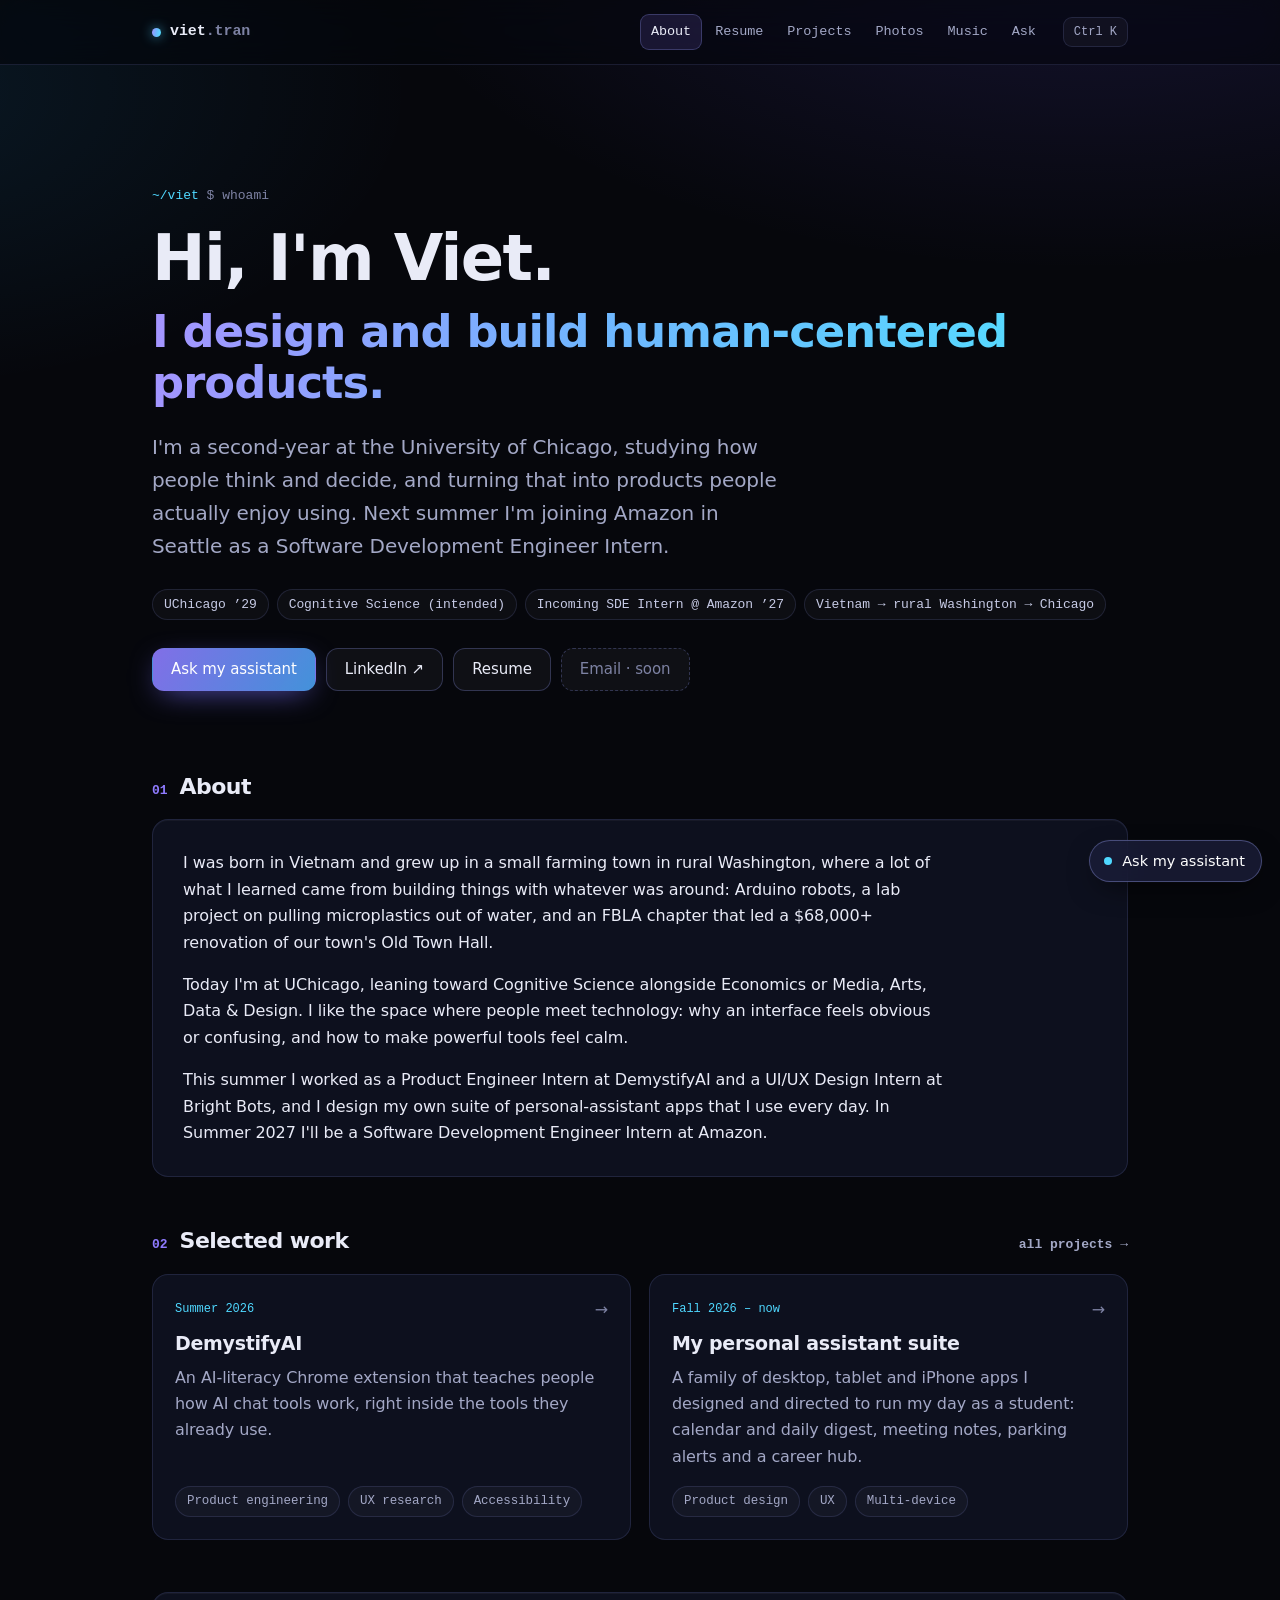
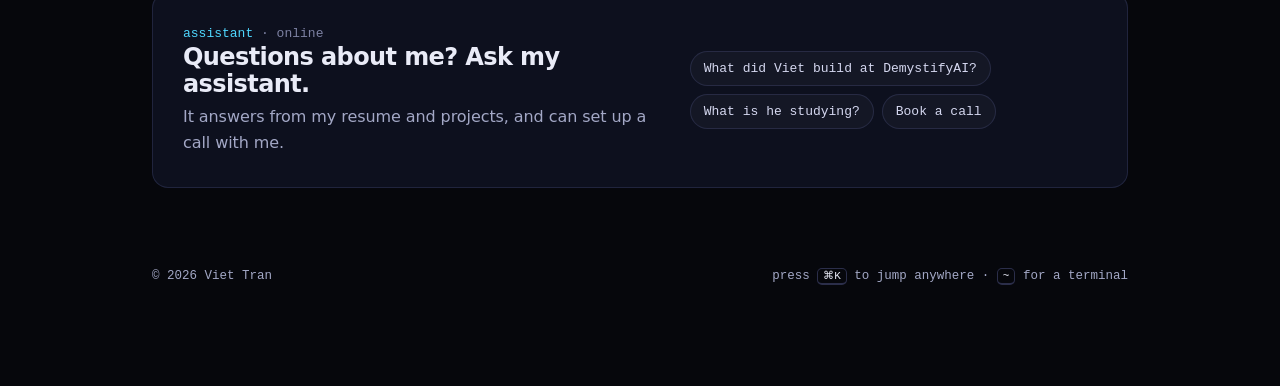
==== index.html @ 3da8f182 "Publish site (content rev bb22c16f9d299852): 19 changed, 0 removed" ====
<!doctype html>
<html lang="en">
<head>
<meta name="site-root" content="./">
<meta charset="utf-8">
<meta name="viewport" content="width=device-width, initial-scale=1, viewport-fit=cover">
<title>Viet Tran · I design and build human‑centered products</title>
<meta name="description" content="I'm a second-year at the University of Chicago, studying how people think and decide, and turning that into products people actually enjoy using. Next summer I'm joining Amazon in Seattle as a Software Development Engineer Intern.">
<meta name="theme-color" content="#06070c">
<meta property="og:title" content="Viet Tran · I design and build human‑centered products">
<meta property="og:description" content="I design and build human‑centered products.">
<meta property="og:type" content="website">
<meta property="og:image" content="https://viethtran.sites.tab.bot/og.png">
<link rel="icon" href="./assets/favicon.svg" type="image/svg+xml">
<link rel="stylesheet" href="./assets/styles.css">
<script defer src="./assets/data.js"></script>
<script defer src="./assets/app.js"></script>
</head>
<body class="">
<a class="skip" href="#main">Skip to content</a>
<div class="glow" aria-hidden="true"></div>
<header class="top">
  <div class="top-in">
    <a class="brand" href="./"><span class="dot" aria-hidden="true"></span><span>viet<span class="dim">.tran</span></span></a>
    <nav class="tabs" aria-label="Main"><a href="./" class="t-home" aria-current="page">About</a><a href="./resume/">Resume</a><a href="./projects/">Projects</a><a href="./photos/">Photos</a><a href="./music/">Music</a><a href="./ask/">Ask</a></nav>
    <button class="kbtn" type="button" data-open-cmdk aria-label="Open command menu"><span class="kbd-k">⌘K</span><svg class="kbtn-ic" viewBox="0 0 24 24" width="18" height="18" aria-hidden="true"><circle cx="11" cy="11" r="6.5" fill="none" stroke="currentColor" stroke-width="2"/><path d="M16 16l4.5 4.5" stroke="currentColor" stroke-width="2" stroke-linecap="round"/></svg></button>
  </div>
</header>
<main id="main" class="wrap fade">

<section class="hero">
  <p class="mono kicker"><span class="cy">~/viet</span> $ whoami</p>
  <h1>Hi, I'm Viet.<br><span class="grad">I design and build human‑centered products.</span></h1>
  <p class="lede">I'm a second-year at the University of Chicago, studying how people think and decide, and turning that into products people actually enjoy using. Next summer I'm joining Amazon in Seattle as a Software Development Engineer Intern.</p>
  <div class="chips big"><span class="chip">UChicago ’29</span><span class="chip">Cognitive Science (intended)</span><span class="chip">Incoming SDE Intern @ Amazon ’27</span><span class="chip">Vietnam → rural Washington → Chicago</span></div>
  <div class="actions"><a class="btn primary" href="./ask/" data-open-chat>Ask my assistant</a><a class="btn" href="https://www.linkedin.com/in/viet-h-tran" target="_blank" rel="noopener">LinkedIn ↗</a><a class="btn" href="./resume/">Resume</a><span class="btn ghost todo-btn" title="Email address to be added">Email · soon</span></div>
</section>
<section class="section">
  <h2 class="sh"><span class="mono">01</span> About</h2>
  <div class="prose about-card glass pad"><p>I was born in Vietnam and grew up in a small farming town in rural Washington, where a lot of what I learned came from building things with whatever was around: Arduino robots, a lab project on pulling microplastics out of water, and an FBLA chapter that led a $68,000+ renovation of our town's Old Town Hall.</p><p>Today I'm at UChicago, leaning toward Cognitive Science alongside Economics or Media, Arts, Data &amp; Design. I like the space where people meet technology: why an interface feels obvious or confusing, and how to make powerful tools feel calm.</p><p>This summer I worked as a Product Engineer Intern at DemystifyAI and a UI/UX Design Intern at Bright Bots, and I design my own suite of personal-assistant apps that I use every day. In Summer 2027 I'll be a Software Development Engineer Intern at Amazon.</p></div>
</section>
<section class="section">
  <h2 class="sh"><span class="mono">02</span> Selected work <a class="more mono" href="./projects/">all projects →</a></h2>
  <div class="grid"><a class="card lift" href="./projects/demystifyai/">
  <div class="card-top"><span class="mono tag">Summer 2026</span><span class="arrow" aria-hidden="true">→</span></div>
  <h3>DemystifyAI</h3>
  <p>An AI-literacy Chrome extension that teaches people how AI chat tools work, right inside the tools they already use.</p>
  <div class="chips"><span class="chip">Product engineering</span><span class="chip">UX research</span><span class="chip">Accessibility</span></div>
</a><a class="card lift" href="./projects/tab-apps/">
  <div class="card-top"><span class="mono tag">Fall 2026 – now</span><span class="arrow" aria-hidden="true">→</span></div>
  <h3>My personal assistant suite</h3>
  <p>A family of desktop, tablet and iPhone apps I designed and directed to run my day as a student: calendar and daily digest, meeting notes, parking alerts and a career hub.</p>
  <div class="chips"><span class="chip">Product design</span><span class="chip">UX</span><span class="chip">Multi-device</span></div>
</a></div>
</section>
<section class="section">
  <div class="glass pad ask-card lift">
    <div>
      <p class="mono kicker"><span class="cy">assistant</span> · online</p>
      <h2>Questions about me? Ask my assistant.</h2>
      <p class="dim">It answers from my resume and projects, and can set up a call with me.</p>
    </div>
    <div class="ask-try"><button class="chip q" type="button" data-ask="What did Viet build at DemystifyAI?">What did Viet build at DemystifyAI?</button><button class="chip q" type="button" data-ask="What is he studying?">What is he studying?</button><button class="chip q" type="button" data-ask="Book a call">Book a call</button></div>
  </div>
</section>
</main>
<footer class="foot wrap">
  <span class="mono dim">© 2026 Viet Tran</span>
  <span class="mono dim hint-keys">press <kbd>⌘K</kbd> to jump anywhere · <kbd>~</kbd> for a terminal</span>
</footer>
<button class="ask-fab" type="button" data-open-chat aria-label="Ask my assistant"><span class="pulse" aria-hidden="true"></span><span>Ask<span class="long"> my assistant</span></span></button>
</body>
</html>
---- assets/styles.css ----
:root{
  --bg:#06070c; --bg2:#0b0d18; --text:#e9ebf7; --muted:#a3a8c6; --dim:#7d82a3;
  --line:rgba(150,160,255,.14); --line2:rgba(150,160,255,.26);
  --glass:rgba(22,26,48,.52); --glass2:rgba(30,36,66,.62);
  --violet:#8f7bff; --cyan:#4fd8ff; --pink:#c48bff;
  --grad:linear-gradient(100deg,#a594ff 0%,#6fb6ff 45%,#4fe3ff 100%);
  --r:16px; --sans:-apple-system,BlinkMacSystemFont,"SF Pro Text","Inter","Segoe UI",system-ui,Roboto,"Helvetica Neue",Arial,sans-serif;
  --mono:ui-monospace,"SF Mono","JetBrains Mono","Cascadia Code",Menlo,Consolas,monospace;
  color-scheme:dark;
}
*{box-sizing:border-box}
html{-webkit-text-size-adjust:100%;scroll-behavior:smooth;scroll-padding-top:84px}
body{margin:0;background:var(--bg);color:var(--text);font:400 17px/1.65 var(--sans);letter-spacing:-.005em;-webkit-font-smoothing:antialiased;min-height:100vh;overflow-x:hidden;
  background-image:radial-gradient(1200px 600px at 85% -10%,rgba(110,90,255,.16),transparent 60%),radial-gradient(900px 500px at -10% 10%,rgba(40,180,255,.10),transparent 60%);background-attachment:fixed}
@media (min-width:900px){body{font-size:16px}}
a{color:inherit}
img{max-width:100%;display:block}
::selection{background:rgba(143,123,255,.4)}
:focus-visible{outline:2px solid var(--cyan);outline-offset:3px;border-radius:8px}
.mono{font-family:var(--mono);letter-spacing:0}
.dim{color:var(--muted)} .cy{color:var(--cyan)} .small{font-size:.9em}
.skip{position:absolute;left:-999px;top:8px;background:var(--text);color:var(--bg);padding:8px 12px;border-radius:8px;z-index:99}
.skip:focus{left:8px}
.wrap{max-width:1040px;margin:0 auto;padding:0 20px}
@media (min-width:700px){.wrap{padding:0 32px}}

/* load fade (no scroll animations) */
.fade{animation:fadein .6s ease-out both}
@keyframes fadein{from{opacity:0;transform:translateY(4px)}to{opacity:1;transform:none}}
@media (prefers-reduced-motion:reduce){.fade{animation:none}*{scroll-behavior:auto!important}}

/* cursor glow (desktop only) */
.glow{position:fixed;left:0;top:0;width:560px;height:560px;margin:-280px 0 0 -280px;border-radius:50%;pointer-events:none;z-index:0;opacity:0;
  background:radial-gradient(circle,rgba(120,110,255,.13) 0%,rgba(79,216,255,.06) 35%,transparent 68%);transition:opacity .4s;will-change:transform}
@media (hover:hover) and (pointer:fine){body.has-glow .glow{opacity:1}}
main,header,footer{position:relative;z-index:1}

/* header */
.top{position:sticky;top:0;z-index:20;backdrop-filter:saturate(160%) blur(16px);-webkit-backdrop-filter:saturate(160%) blur(16px);background:rgba(6,7,12,.66);border-bottom:1px solid var(--line);padding-top:env(safe-area-inset-top)}
.top-in{max-width:1040px;margin:0 auto;padding:12px 20px;display:flex;align-items:center;gap:16px}
@media (min-width:700px){.top-in{padding:14px 32px}}
.brand{font-family:var(--mono);font-weight:600;text-decoration:none;font-size:15px;display:flex;align-items:center;gap:9px;white-space:nowrap}
.brand .dim{color:var(--dim)}
.dot{width:9px;height:9px;border-radius:50%;background:var(--grad);box-shadow:0 0 12px rgba(79,216,255,.7)}
.tabs{display:flex;gap:2px;margin-left:auto;font-family:var(--mono);font-size:13.5px}
.tabs a{text-decoration:none;color:var(--muted);padding:7px 11px;border-radius:9px;transition:color .2s,background .2s}
.tabs a:hover{color:var(--text);background:rgba(255,255,255,.05)}
.tabs a[aria-current]{color:var(--text);background:rgba(143,123,255,.14);box-shadow:inset 0 0 0 1px var(--line2)}
.kbtn{font:500 12px var(--mono);color:var(--muted);background:rgba(255,255,255,.04);border:1px solid var(--line);border-radius:9px;padding:7px 10px;cursor:pointer;display:flex;align-items:center;transition:all .2s}
.kbtn:hover{color:var(--text);border-color:var(--line2)}
.kbtn-ic{display:none}
@media (max-width:820px){
  .top-in{flex-wrap:wrap;row-gap:8px;padding-bottom:0}
  .kbtn{margin-left:auto;padding:8px 10px}
  .kbd-k{display:none}.kbtn-ic{display:block}
  .tabs{order:3;width:100%;margin:0 -20px;padding:0 14px 10px;overflow-x:auto;scrollbar-width:none;font-size:14px;gap:4px;width:calc(100% + 40px)}
  .tabs::-webkit-scrollbar{display:none}
  .tabs a{padding:7px 12px;white-space:nowrap}
  .tabs a.t-home{display:none}
}
@media (max-width:360px){.tabs a{padding:7px 9px}}

/* type */
h1,h2,h3{letter-spacing:-.025em;line-height:1.12;margin:0}
h1{font-size:clamp(38px,7vw,64px);font-weight:650}
h2{font-size:clamp(24px,3.4vw,30px);font-weight:620}
h3{font-size:19px;font-weight:600;letter-spacing:-.015em}
.grad{background:var(--grad);-webkit-background-clip:text;background-clip:text;color:transparent}
.kicker{font-size:13px;color:var(--dim);margin:0 0 16px}
.lede{font-size:clamp(18px,2.2vw,20px);color:var(--muted);max-width:640px;margin:18px 0 0}
.prose{max-width:720px}
.about-card{max-width:none}.about-card p{max-width:760px}
.prose p{margin:0 0 1em}.prose p:last-child{margin-bottom:0}
.prose a{color:var(--cyan)}

/* hero */
.hero{padding:72px 0 28px}
@media (min-width:900px){.hero{padding:120px 0 40px}}
.hero h1 .grad{display:inline-block;font-weight:600;font-size:.62em;line-height:1.15;margin-top:.25em;letter-spacing:-.02em}
@media (min-width:900px){.hero h1 .grad{font-size:.7em}}
.chips{display:flex;flex-wrap:wrap;gap:8px}
.chips.big{margin-top:26px}
.chip{font:500 12.5px/1 var(--mono);color:var(--muted);border:1px solid var(--line);background:rgba(255,255,255,.03);padding:8px 11px;border-radius:999px}
.chips.big .chip{font-size:13px;color:#c7cbe6}
.actions{display:flex;flex-wrap:wrap;gap:10px;margin-top:28px}
.btn{font:500 15px/1 var(--sans);text-decoration:none;display:inline-flex;align-items:center;gap:8px;padding:13px 18px;border-radius:12px;border:1px solid var(--line2);background:rgba(255,255,255,.04);color:var(--text);transition:transform .2s,background .2s,border-color .2s,box-shadow .2s;cursor:pointer}
.btn:hover{transform:translateY(-2px);background:rgba(255,255,255,.07);border-color:rgba(160,170,255,.4)}
.btn.primary{background:linear-gradient(120deg,rgba(143,123,255,.9),rgba(79,170,255,.85));border-color:transparent;color:#fff;box-shadow:0 8px 30px -10px rgba(120,110,255,.8)}
.btn.primary:hover{box-shadow:0 12px 36px -10px rgba(100,160,255,.9)}
.btn.ghost{color:var(--dim);border-style:dashed;cursor:default}
.btn.ghost:hover{transform:none}

/* sections */
.section{padding:44px 0 8px}
.sh{display:flex;align-items:baseline;gap:12px;margin-bottom:20px;font-size:22px}
.sh .mono{font-size:13px;color:var(--violet)}
.sh .more{margin-left:auto;font-size:13px;color:var(--muted);text-decoration:none}
.sh .more:hover{color:var(--cyan)}
.glass{background:var(--glass);border:1px solid var(--line);border-radius:var(--r);backdrop-filter:blur(14px);-webkit-backdrop-filter:blur(14px);box-shadow:inset 0 1px 0 rgba(255,255,255,.04)}
.pad{padding:22px}
@media (min-width:700px){.pad{padding:30px}}
.lift{transition:transform .25s ease,border-color .25s,background .25s,box-shadow .25s}
@media (hover:hover){.lift:hover{transform:translateY(-3px);border-color:var(--line2);box-shadow:0 18px 40px -24px rgba(100,110,255,.6)}}

.grid{display:grid;gap:14px}
@media (min-width:720px){.grid{grid-template-columns:repeat(2,1fr);gap:18px}}
.card{display:flex;flex-direction:column;gap:10px;text-decoration:none;padding:22px;border-radius:var(--r);background:var(--glass);border:1px solid var(--line);color:inherit}
.card p{margin:0;color:var(--muted)}
.card .chips{margin-top:auto;padding-top:6px}
.card-top{display:flex;justify-content:space-between;align-items:center}
.tag{font-size:12px;color:var(--cyan)}
.arrow{color:var(--dim);transition:transform .25s,color .25s}
.card:hover .arrow{transform:translateX(3px);color:var(--cyan)}

.ask-card{display:grid;gap:18px}
.ask-card h2{font-size:24px;margin-bottom:6px}
.ask-card p{margin:0}
.ask-try{display:flex;flex-wrap:wrap;gap:8px}
.chip.q{cursor:pointer;font-size:13px;padding:10px 13px;color:#d5d8f0;transition:all .2s}
.chip.q:hover{border-color:var(--cyan);color:#fff;background:rgba(79,216,255,.08)}
@media (min-width:860px){.ask-card{grid-template-columns:1.2fr 1fr;align-items:center}}

/* page head */
.phead{padding:56px 0 26px}
@media (min-width:900px){.phead{padding:88px 0 34px}}

/* resume */
.resume section+section{margin-top:30px}
.rh{font-size:12.5px;text-transform:uppercase;letter-spacing:.12em;color:var(--violet);margin:0 0 6px;font-weight:600}
.ritem{padding:16px 0;border-top:1px solid var(--line)}
.ritem:first-of-type{border-top:0}
.rhead{display:flex;justify-content:space-between;gap:12px;flex-wrap:wrap;align-items:baseline}
.rhead .mono{font-size:13px}
.rlink{font-size:12px;color:var(--cyan);text-decoration:none;margin-left:6px;font-weight:500;white-space:nowrap}
.rsub{display:flex;justify-content:space-between;flex-wrap:wrap;gap:4px 12px;color:#cdd0ea;margin-top:3px}
.ritem ul{margin:10px 0 0;padding-left:18px;color:var(--muted)}
.ritem li{margin:5px 0}
.ritem li::marker{color:var(--violet)}
.skills{margin:6px 0 0;display:grid;gap:10px}
.skills div{display:grid;gap:2px}
@media (min-width:700px){.skills div{grid-template-columns:150px 1fr;gap:16px}}
.skills dt{font-size:13px;color:var(--dim);padding-top:2px}.skills dd{margin:0}

/* case study */
.case{padding-top:30px}
.back{font-size:13px;color:var(--muted);text-decoration:none}
.back:hover{color:var(--cyan)}
.case-head{padding:30px 0 10px}
.meta{display:grid;grid-template-columns:repeat(auto-fit,minmax(150px,1fr));gap:0;margin:28px 0 0;padding:6px 8px}
.meta div{padding:12px 14px}
.meta dt{font-size:11.5px;text-transform:uppercase;letter-spacing:.12em;color:var(--dim)}
.meta dd{margin:4px 0 0}
.steps{display:flex;gap:6px;flex-wrap:wrap;margin:22px 0 0;font-size:13px}
.steps a{text-decoration:none;color:var(--muted);border:1px solid var(--line);padding:7px 11px;border-radius:999px;transition:all .2s}
.steps a span{color:var(--violet);margin-right:7px}
.steps a:hover{color:var(--text);border-color:var(--line2)}
.case-body{margin-top:34px}
.case-body h2{font-size:26px;margin:44px 0 14px;display:flex;align-items:center;gap:12px}
.case-body h2::before{content:"";width:22px;height:2px;background:var(--grad);border-radius:2px}
.case-body h2:first-child{margin-top:0}
.case-body ul{padding-left:20px;margin:0 0 1em}
.case-body li{margin:8px 0;color:#cfd2ea}
.case-body li::marker{color:var(--violet)}
.case-body strong{color:var(--text)}
.case-body p{color:#cfd2ea}
.slot{margin:22px 0}
.slot-box{aspect-ratio:16/9;border-radius:var(--r);border:1px dashed var(--line2);background:repeating-linear-gradient(135deg,rgba(143,123,255,.05) 0 12px,transparent 12px 24px),var(--bg2);display:flex;flex-direction:column;align-items:center;justify-content:center;gap:6px;text-align:center;padding:16px}
.slot-box span{font:600 12px var(--mono);letter-spacing:.14em;text-transform:uppercase;color:var(--violet)}
.slot-box small{color:var(--muted);font-size:14px;max-width:340px}
figure{margin:22px 0}
figcaption{font:13px var(--mono);color:var(--dim);margin-top:8px}
figure img{border-radius:var(--r);border:1px solid var(--line)}
.todo{display:block;border-left:2px solid var(--pink);background:rgba(196,139,255,.07);padding:10px 14px;border-radius:0 10px 10px 0;color:#dccdf8;font-size:.94em;margin:0}
.todo b{font:600 11px var(--mono);letter-spacing:.12em;text-transform:uppercase;color:var(--pink);margin-right:8px}
.next{margin-top:56px}
.next h3{font-size:22px}

/* photos */
.album{display:grid;grid-template-columns:repeat(2,1fr);gap:10px}
@media (min-width:720px){.album{grid-template-columns:repeat(3,1fr);gap:14px}}
.ph{position:relative;aspect-ratio:4/5;border-radius:14px;overflow:hidden;border:1px solid var(--line);background:var(--bg2);padding:0;cursor:zoom-in;color:inherit;font:inherit}
.ph img{width:100%;height:100%;object-fit:cover}
.ph .cap{position:absolute;left:10px;bottom:10px;right:10px;font:500 12.5px var(--mono);color:#e5e7f7;text-align:left;text-shadow:0 1px 8px #000}
.ph.empty{background:radial-gradient(120% 90% at 20% 0%,rgba(143,123,255,.20),transparent 60%),radial-gradient(100% 80% at 100% 100%,rgba(79,216,255,.14),transparent 60%),var(--bg2)}
.ph-in{position:absolute;inset:0;display:flex;flex-direction:column;justify-content:space-between;padding:12px}
.ph-in .mono{font-size:11px;color:var(--dim);text-align:left;letter-spacing:.08em;text-transform:uppercase}
.lightbox{position:fixed;inset:0;z-index:60;background:rgba(3,4,8,.9);backdrop-filter:blur(10px);-webkit-backdrop-filter:blur(10px);display:flex;align-items:center;justify-content:center;padding:20px;animation:fadein .2s ease-out}
.lightbox[hidden]{display:none}
.lb-fig{margin:0;max-width:min(900px,92vw);width:100%}
.lb-media{aspect-ratio:4/5;max-height:76vh;margin:0 auto;border-radius:16px;overflow:hidden;border:1px solid var(--line2);background:var(--bg2);display:flex;align-items:center;justify-content:center}
.lb-media img{width:100%;height:100%;object-fit:contain}
.lb-media .mono{color:var(--dim);font-size:13px}
.lb-cap{text-align:center;color:var(--muted);margin-top:12px}
.lb-x,.lb-nav{position:absolute;background:rgba(255,255,255,.06);border:1px solid var(--line2);color:var(--text);border-radius:50%;width:44px;height:44px;font-size:22px;cursor:pointer;display:flex;align-items:center;justify-content:center}
.lb-x{top:calc(16px + env(safe-area-inset-top));right:16px;font-size:16px}
.lb-nav.prev{left:12px}.lb-nav.next{right:12px}
@media (max-width:600px){.lb-nav{top:auto;bottom:calc(20px + env(safe-area-inset-bottom))}.lb-nav.prev{left:calc(50% - 56px)}.lb-nav.next{right:calc(50% - 56px)}}

/* music */
.player{padding:12px;overflow:hidden}
.player iframe{border-radius:12px;display:block}
.player-slot{min-height:300px;border:1px dashed var(--line2);border-radius:12px;display:flex;flex-direction:column;align-items:center;justify-content:center;text-align:center;gap:6px;padding:24px}
.player-slot p{margin:0}
.eq{display:flex;gap:5px;align-items:flex-end;height:38px;margin-bottom:12px}
.eq i{width:6px;border-radius:3px;background:var(--grad);animation:eq 1.4s ease-in-out infinite}
.eq i:nth-child(1){height:40%;animation-delay:-.2s}.eq i:nth-child(2){height:80%;animation-delay:-.6s}.eq i:nth-child(3){height:55%;animation-delay:-.9s}.eq i:nth-child(4){height:95%;animation-delay:-.3s}.eq i:nth-child(5){height:35%;animation-delay:-1.1s}
@keyframes eq{0%,100%{transform:scaleY(.45)}50%{transform:scaleY(1)}}
.eq i{transform-origin:bottom}
@media (prefers-reduced-motion:reduce){.eq i{animation:none}}

/* footer */
.foot{display:flex;justify-content:space-between;flex-wrap:wrap;gap:10px;padding-top:70px;padding-bottom:calc(100px + env(safe-area-inset-bottom));font-size:12.5px}
kbd{font:500 11px var(--mono);border:1px solid var(--line2);border-bottom-width:2px;border-radius:5px;padding:1px 5px;color:var(--text)}
@media (hover:none){.hint-keys{display:none}}

/* floating ask */
.ask-fab{position:fixed;right:18px;bottom:calc(18px + env(safe-area-inset-bottom));z-index:30;font:500 14.5px var(--sans);color:#fff;border:1px solid rgba(160,170,255,.35);background:rgba(28,30,58,.78);backdrop-filter:blur(14px);-webkit-backdrop-filter:blur(14px);padding:12px 16px 12px 14px;border-radius:999px;display:flex;align-items:center;gap:10px;cursor:pointer;box-shadow:0 10px 30px -10px rgba(0,0,0,.8),0 0 0 1px rgba(255,255,255,.02);transition:transform .2s,border-color .2s}
.ask-fab:hover{transform:translateY(-2px);border-color:var(--cyan)}
.pulse{width:8px;height:8px;border-radius:50%;background:var(--cyan);box-shadow:0 0 0 0 rgba(79,216,255,.6);animation:pulse 2.4s infinite}
@keyframes pulse{0%{box-shadow:0 0 0 0 rgba(79,216,255,.5)}70%{box-shadow:0 0 0 8px rgba(79,216,255,0)}100%{box-shadow:0 0 0 0 rgba(79,216,255,0)}}
body.ask-page .ask-fab,body.chat-open .ask-fab{display:none}

/* chat */
.chat{display:flex;flex-direction:column;background:rgba(12,14,28,.92);border:1px solid var(--line2);border-radius:20px;overflow:hidden;backdrop-filter:blur(18px);-webkit-backdrop-filter:blur(18px)}
.chat-panel{position:fixed;z-index:50;right:18px;bottom:18px;width:400px;height:min(620px,calc(100vh - 110px));box-shadow:0 30px 80px -20px rgba(0,0,0,.9);animation:fadein .2s ease-out}
.chat-panel{display:flex}.chat-panel .chat{flex:1;min-height:0}
.chat-panel[hidden]{display:none}
@media (max-width:600px){.chat-panel{inset:0;width:auto;height:auto;border-radius:0;border:0;padding-top:env(safe-area-inset-top);padding-bottom:env(safe-area-inset-bottom)}}
.chat-inline .chat{height:min(640px,72vh)}
.chat-h{display:flex;align-items:center;gap:10px;padding:14px 16px;border-bottom:1px solid var(--line)}
.chat-h .av{width:30px;height:30px;border-radius:50%;background:var(--grad);display:flex;align-items:center;justify-content:center;font:600 12px var(--mono);color:#0b0d18}
.chat-h b{font-size:15px;font-weight:600;display:block;line-height:1.2}
.chat-h small{font:11.5px var(--mono);color:var(--cyan)}
.chat-x{margin-left:auto;background:none;border:0;color:var(--muted);font-size:18px;cursor:pointer;width:36px;height:36px;border-radius:10px}
.chat-x:hover{background:rgba(255,255,255,.06);color:var(--text)}
.chat-log{flex:1;min-height:0;overflow-y:auto;padding:16px;display:flex;flex-direction:column;gap:10px;overscroll-behavior:contain}
.msg{max-width:88%;padding:10px 13px;border-radius:16px;font-size:15.5px;line-height:1.5;white-space:pre-wrap;word-wrap:break-word}
@media (max-width:600px){.msg{font-size:17px}}
.msg.bot{background:rgba(255,255,255,.055);border:1px solid var(--line);border-bottom-left-radius:5px;align-self:flex-start}
.msg.me{background:linear-gradient(120deg,#7b68ff,#3f9cff);color:#fff;border-bottom-right-radius:5px;align-self:flex-end}
.msg a{color:var(--cyan)}
.msg.me a{color:#fff}
.msg.typing{color:var(--dim);font-family:var(--mono);font-size:13px}
.sugg{flex:none;display:flex;flex-wrap:wrap;gap:6px;padding:0 16px 10px}
.sugg button{font:500 12.5px var(--mono);color:#cdd1ee;background:rgba(255,255,255,.03);border:1px solid var(--line);padding:8px 10px;border-radius:999px;cursor:pointer}
.sugg button:hover{border-color:var(--cyan);color:#fff}
.chat-f{display:flex;gap:8px;padding:12px;border-top:1px solid var(--line)}
.chat-f input{flex:1;min-width:0;font:400 16px var(--sans);color:var(--text);background:rgba(255,255,255,.04);border:1px solid var(--line);border-radius:12px;padding:11px 13px}
.chat-f input:focus{outline:none;border-color:var(--violet)}
.chat-f button{font:600 14px var(--sans);color:#fff;background:linear-gradient(120deg,#7b68ff,#3f9cff);border:0;border-radius:12px;padding:0 16px;cursor:pointer}
.bk{display:grid;gap:9px;margin-top:4px;white-space:normal}
.bk label{display:grid;gap:4px;font:12px var(--mono);color:var(--muted)}
.bk input,.bk select,.bk textarea{font:400 16px var(--sans);color:var(--text);background:rgba(0,0,0,.25);border:1px solid var(--line);border-radius:10px;padding:9px 11px;width:100%}
.bk textarea{min-height:70px;resize:vertical}
.bk .hp{position:absolute;left:-9999px;width:1px;height:1px;opacity:0}
.bk button{font:600 15px var(--sans);color:#fff;background:linear-gradient(120deg,#7b68ff,#3f9cff);border:0;border-radius:10px;padding:11px;cursor:pointer}
.bk button[disabled]{opacity:.6}
.bk .err{color:#ff9db0;font-size:13px}
.bk .tz{font:11.5px var(--mono);color:var(--dim)}

/* cmdk */
.cmdk{position:fixed;inset:0;z-index:70;background:rgba(3,4,10,.6);backdrop-filter:blur(6px);-webkit-backdrop-filter:blur(6px);display:flex;align-items:flex-start;justify-content:center;padding:12vh 16px 16px;animation:fadein .15s ease-out}
.cmdk[hidden]{display:none}
.cmdk-box{width:100%;max-width:580px;background:rgba(14,16,32,.96);border:1px solid var(--line2);border-radius:16px;overflow:hidden;box-shadow:0 40px 100px -20px rgba(0,0,0,.9)}
.cmdk-in{display:flex;align-items:center;gap:10px;padding:14px 16px;border-bottom:1px solid var(--line)}
.cmdk-in input{flex:1;background:none;border:0;color:var(--text);font:400 17px var(--sans);outline:none;min-width:0}
.cmdk-in .mono{font-size:11px;color:var(--dim)}
.cmdk-list{max-height:min(420px,60vh);overflow-y:auto;padding:6px;margin:0;list-style:none}
.cmdk-g{font:600 10.5px var(--mono);text-transform:uppercase;letter-spacing:.14em;color:var(--dim);padding:10px 12px 6px}
.cmdk-it{display:flex;align-items:center;gap:12px;padding:11px 12px;border-radius:10px;cursor:pointer;color:#d3d6ee;font-size:15px}
.cmdk-it .ic{width:26px;height:26px;border-radius:7px;background:rgba(143,123,255,.14);display:flex;align-items:center;justify-content:center;font:12px var(--mono);color:var(--violet);flex:none}
.cmdk-it small{margin-left:auto;font:11.5px var(--mono);color:var(--dim)}
.cmdk-it[aria-selected=true]{background:rgba(143,123,255,.16);color:#fff}
.cmdk-empty{padding:18px;color:var(--dim);font:13px var(--mono)}

/* terminal */
.term{position:fixed;inset:0;z-index:80;background:rgba(3,4,8,.97);font:15px/1.6 var(--mono);color:#c9f7ff;display:flex;flex-direction:column;padding:calc(20px + env(safe-area-inset-top)) 22px calc(20px + env(safe-area-inset-bottom));animation:fadein .15s ease-out}
.term[hidden]{display:none}
.term-out{flex:1;overflow-y:auto;white-space:pre-wrap;word-break:break-word}
.term-out .p{color:var(--violet)}.term-out .c{color:var(--cyan)}.term-out .d{color:var(--dim)}.term-out .e{color:#ff9db0}
.term-row{display:flex;gap:10px;align-items:center;padding-top:8px}
.term-row .p{color:var(--violet);white-space:nowrap}
.term-row input{flex:1;background:none;border:0;outline:none;color:#fff;font:16px var(--mono);caret-color:var(--cyan);min-width:0}
.term-x{position:absolute;top:calc(14px + env(safe-area-inset-top));right:14px;background:none;border:1px solid var(--line2);color:var(--muted);border-radius:8px;font:12px var(--mono);padding:6px 9px;cursor:pointer}

@media (max-width:600px){.ask-fab{padding:11px 14px 11px 12px;font-size:14px;right:14px;bottom:calc(14px + env(safe-area-inset-bottom))}.ask-fab .long{display:none}}
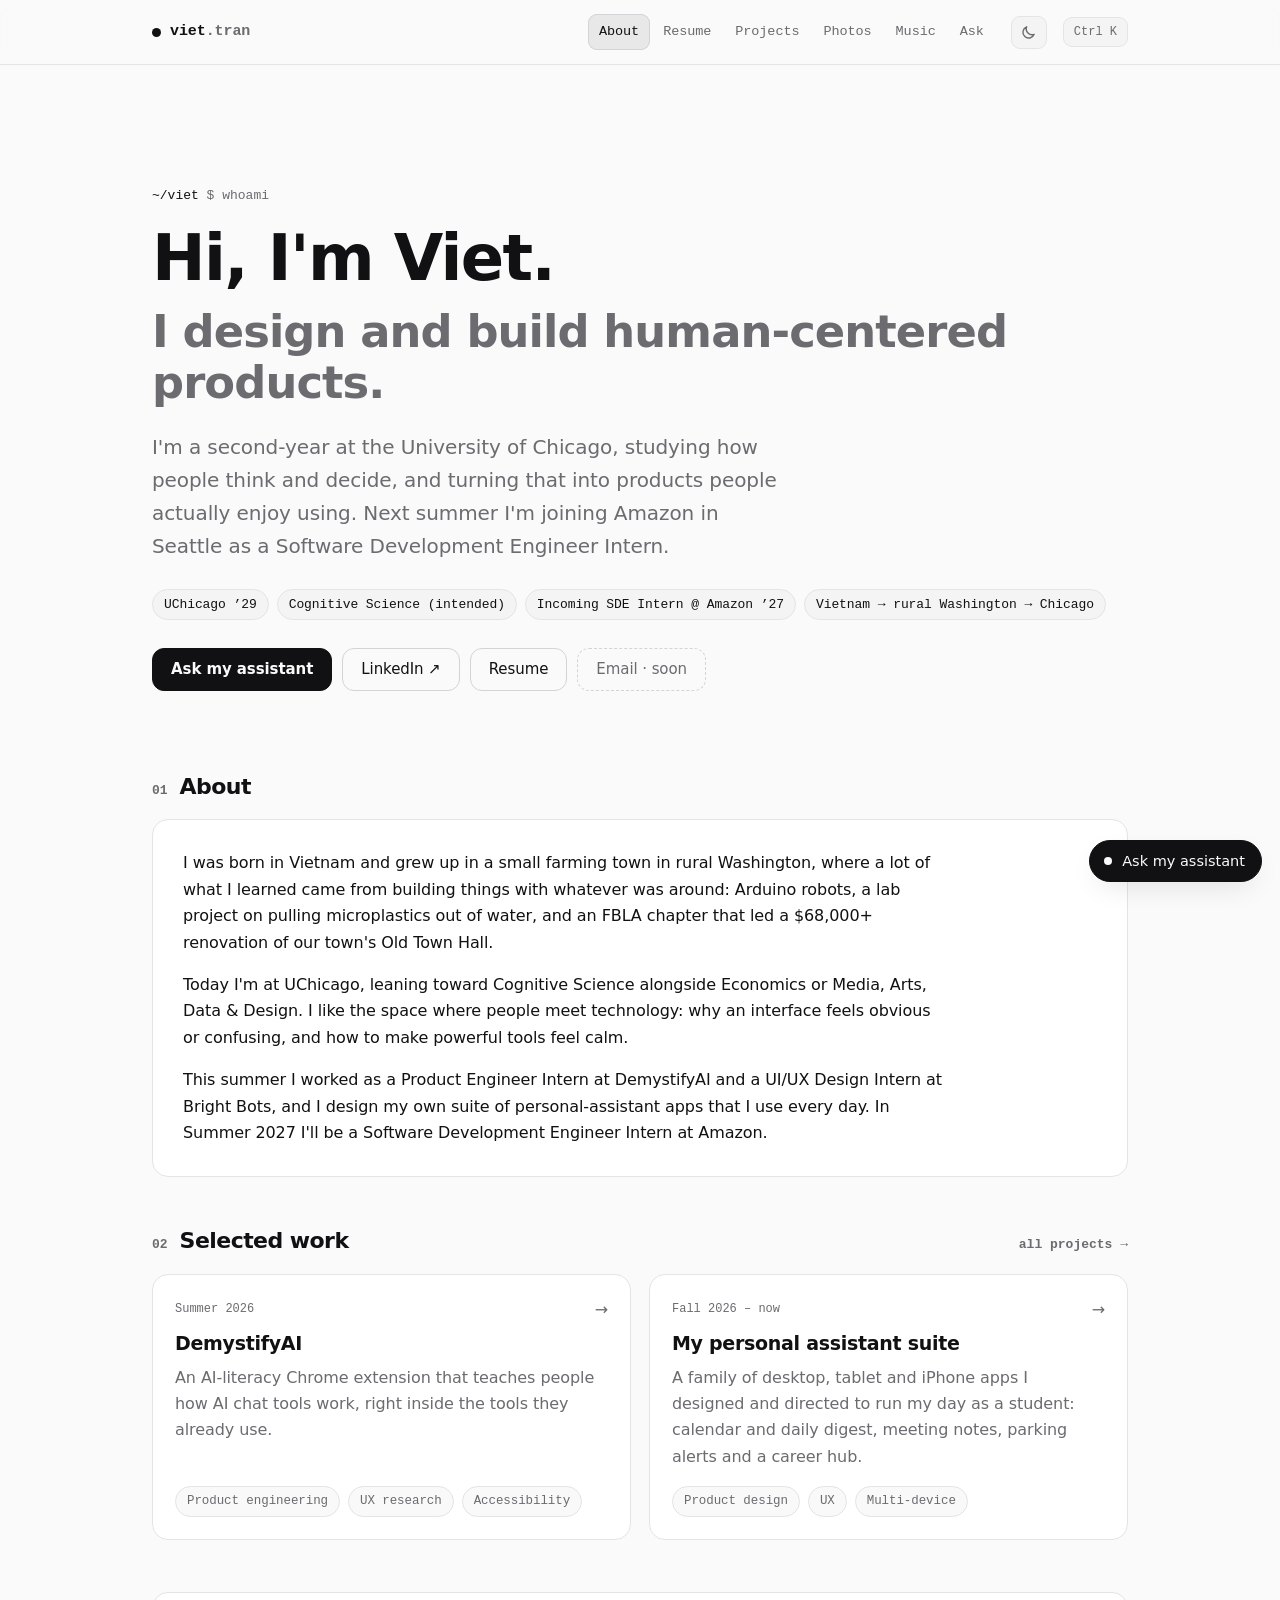
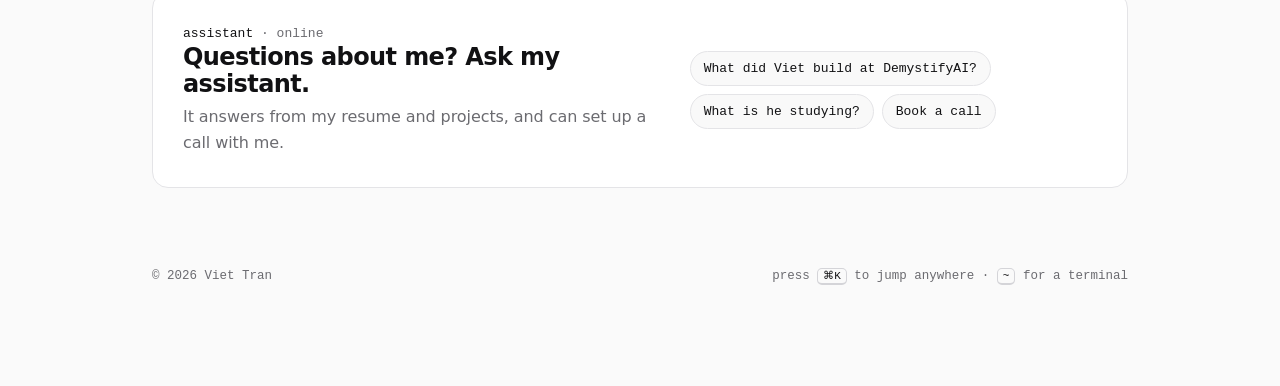
==== commit 0e941f0f: "Graphite color theme (light/dark with sun/moon toggle)" ====
--- a/index.html
+++ b/index.html
@@ -6,13 +6,16 @@
 <meta name="viewport" content="width=device-width, initial-scale=1, viewport-fit=cover">
 <title>Viet Tran · I design and build human‑centered products</title>
 <meta name="description" content="I'm a second-year at the University of Chicago, studying how people think and decide, and turning that into products people actually enjoy using. Next summer I'm joining Amazon in Seattle as a Software Development Engineer Intern.">
-<meta name="theme-color" content="#06070c">
+<meta name="color-scheme" content="dark light">
+<meta name="theme-color" content="#111113" media="(prefers-color-scheme: dark)">
+<meta name="theme-color" content="#FAFAFA" media="(prefers-color-scheme: light)">
 <meta property="og:title" content="Viet Tran · I design and build human‑centered products">
 <meta property="og:description" content="I design and build human‑centered products.">
 <meta property="og:type" content="website">
 <meta property="og:image" content="https://viethtran.sites.tab.bot/og.png">
 <link rel="icon" href="./assets/favicon.svg" type="image/svg+xml">
 <link rel="stylesheet" href="./assets/styles.css">
+<script src="./assets/theme.js"></script>
 <script defer src="./assets/data.js"></script>
 <script defer src="./assets/app.js"></script>
 </head>
@@ -23,6 +26,7 @@
   <div class="top-in">
     <a class="brand" href="./"><span class="dot" aria-hidden="true"></span><span>viet<span class="dim">.tran</span></span></a>
     <nav class="tabs" aria-label="Main"><a href="./" class="t-home" aria-current="page">About</a><a href="./resume/">Resume</a><a href="./projects/">Projects</a><a href="./photos/">Photos</a><a href="./music/">Music</a><a href="./ask/">Ask</a></nav>
+    <button class="theme-btn" type="button" data-theme-toggle aria-label="Light or dark mode" title="Light or dark mode"><svg class="ic-sun" viewBox="0 0 24 24" aria-hidden="true"><circle cx="12" cy="12" r="4.2" fill="none" stroke="currentColor" stroke-width="2"/><path d="M12 2.5v2.2M12 19.3v2.2M2.5 12h2.2M19.3 12h2.2M5.3 5.3l1.6 1.6M17.1 17.1l1.6 1.6M5.3 18.7l1.6-1.6M17.1 6.9l1.6-1.6" stroke="currentColor" stroke-width="2" stroke-linecap="round"/></svg><svg class="ic-moon" viewBox="0 0 24 24" aria-hidden="true"><path d="M20 14.6A8.2 8.2 0 0 1 9.4 4a8.2 8.2 0 1 0 10.6 10.6z" fill="none" stroke="currentColor" stroke-width="2" stroke-linejoin="round"/></svg></button>
     <button class="kbtn" type="button" data-open-cmdk aria-label="Open command menu"><span class="kbd-k">⌘K</span><svg class="kbtn-ic" viewBox="0 0 24 24" width="18" height="18" aria-hidden="true"><circle cx="11" cy="11" r="6.5" fill="none" stroke="currentColor" stroke-width="2"/><path d="M16 16l4.5 4.5" stroke="currentColor" stroke-width="2" stroke-linecap="round"/></svg></button>
   </div>
 </header>
--- a/assets/styles.css
+++ b/assets/styles.css
@@ -1,21 +1,45 @@
 :root{
-  --bg:#06070c; --bg2:#0b0d18; --text:#e9ebf7; --muted:#a3a8c6; --dim:#7d82a3;
-  --line:rgba(150,160,255,.14); --line2:rgba(150,160,255,.26);
-  --glass:rgba(22,26,48,.52); --glass2:rgba(30,36,66,.62);
-  --violet:#8f7bff; --cyan:#4fd8ff; --pink:#c48bff;
-  --grad:linear-gradient(100deg,#a594ff 0%,#6fb6ff 45%,#4fe3ff 100%);
+  /* Graphite: grays and white only, no accent color. Dark is the default; light follows the device or the sun/moon button. */
+  --bg:#111113; --bg2:#18181B; --card:#1C1C1F; --text:#F2F2F2; --muted:#A1A1A6; --dim:#909096;
+  --line:#2A2A2E; --line2:#3A3A3F;
+  --glass:var(--card); --glass2:#232327;
+  --soft:rgba(255,255,255,.035); --hover:rgba(255,255,255,.07); --sel:rgba(255,255,255,.10); --selection:rgba(255,255,255,.22);
+  --input:rgba(0,0,0,.28); --header:rgba(17,17,19,.84); --pop:#1C1C1F; --overlay:rgba(10,10,11,.94); --scrim:rgba(0,0,0,.6);
+  --fill:#F2F2F2; --on-fill:#111113; --shadow:rgba(0,0,0,.55); --pulse:rgba(242,242,242,.45);
+  --err:#FF9B9B; --ok:#86E0B3; --warn:#F2C97D;
+  --violet:var(--muted); --cyan:var(--text); --pink:var(--muted);
+  --grad:linear-gradient(var(--text),var(--text));
+  --show-sun:block; --show-moon:none;
   --r:16px; --sans:-apple-system,BlinkMacSystemFont,"SF Pro Text","Inter","Segoe UI",system-ui,Roboto,"Helvetica Neue",Arial,sans-serif;
   --mono:ui-monospace,"SF Mono","JetBrains Mono","Cascadia Code",Menlo,Consolas,monospace;
   color-scheme:dark;
 }
+@media (prefers-color-scheme:light){:root:not([data-theme=dark]){
+  --bg:#FAFAFA; --bg2:#F1F1F3; --card:#FFFFFF; --text:#111113; --muted:#6B6B70; --dim:#6B6B70;
+  --line:#E4E4E7; --line2:#D4D4D8; --glass2:#F4F4F5;
+  --soft:rgba(0,0,0,.025); --hover:rgba(0,0,0,.05); --sel:rgba(0,0,0,.07); --selection:rgba(17,17,19,.16);
+  --input:#FFFFFF; --header:rgba(250,250,250,.86); --pop:#FFFFFF; --overlay:rgba(250,250,250,.96); --scrim:rgba(17,17,19,.28);
+  --fill:#111113; --on-fill:#FAFAFA; --shadow:rgba(17,17,19,.14); --pulse:rgba(17,17,19,.35);
+  --err:#B42318; --ok:#146C43; --warn:#8A5300;
+  --show-sun:none; --show-moon:block; color-scheme:light;
+}}
+:root[data-theme=light]{
+  --bg:#FAFAFA; --bg2:#F1F1F3; --card:#FFFFFF; --text:#111113; --muted:#6B6B70; --dim:#6B6B70;
+  --line:#E4E4E7; --line2:#D4D4D8; --glass2:#F4F4F5;
+  --soft:rgba(0,0,0,.025); --hover:rgba(0,0,0,.05); --sel:rgba(0,0,0,.07); --selection:rgba(17,17,19,.16);
+  --input:#FFFFFF; --header:rgba(250,250,250,.86); --pop:#FFFFFF; --overlay:rgba(250,250,250,.96); --scrim:rgba(17,17,19,.28);
+  --fill:#111113; --on-fill:#FAFAFA; --shadow:rgba(17,17,19,.14); --pulse:rgba(17,17,19,.35);
+  --err:#B42318; --ok:#146C43; --warn:#8A5300;
+  --show-sun:none; --show-moon:block; color-scheme:light;
+}
 *{box-sizing:border-box}
 html{-webkit-text-size-adjust:100%;scroll-behavior:smooth;scroll-padding-top:84px}
 body{margin:0;background:var(--bg);color:var(--text);font:400 17px/1.65 var(--sans);letter-spacing:-.005em;-webkit-font-smoothing:antialiased;min-height:100vh;overflow-x:hidden;
-  background-image:radial-gradient(1200px 600px at 85% -10%,rgba(110,90,255,.16),transparent 60%),radial-gradient(900px 500px at -10% 10%,rgba(40,180,255,.10),transparent 60%);background-attachment:fixed}
+  transition:background-color .2s,color .2s}
 @media (min-width:900px){body{font-size:16px}}
 a{color:inherit}
 img{max-width:100%;display:block}
-::selection{background:rgba(143,123,255,.4)}
+::selection{background:var(--selection)}
 :focus-visible{outline:2px solid var(--cyan);outline-offset:3px;border-radius:8px}
 .mono{font-family:var(--mono);letter-spacing:0}
 .dim{color:var(--muted)} .cy{color:var(--cyan)} .small{font-size:.9em}
@@ -25,33 +49,39 @@
 @media (min-width:700px){.wrap{padding:0 32px}}
 
 /* load fade (no scroll animations) */
-.fade{animation:fadein .6s ease-out both}
+.fade{animation:fadein .6s ease-out backwards}
 @keyframes fadein{from{opacity:0;transform:translateY(4px)}to{opacity:1;transform:none}}
 @media (prefers-reduced-motion:reduce){.fade{animation:none}*{scroll-behavior:auto!important}}
 
 /* cursor glow (desktop only) */
 .glow{position:fixed;left:0;top:0;width:560px;height:560px;margin:-280px 0 0 -280px;border-radius:50%;pointer-events:none;z-index:0;opacity:0;
-  background:radial-gradient(circle,rgba(120,110,255,.13) 0%,rgba(79,216,255,.06) 35%,transparent 68%);transition:opacity .4s;will-change:transform}
+  display:none}
 @media (hover:hover) and (pointer:fine){body.has-glow .glow{opacity:1}}
 main,header,footer{position:relative;z-index:1}
 
 /* header */
-.top{position:sticky;top:0;z-index:20;backdrop-filter:saturate(160%) blur(16px);-webkit-backdrop-filter:saturate(160%) blur(16px);background:rgba(6,7,12,.66);border-bottom:1px solid var(--line);padding-top:env(safe-area-inset-top)}
+.top{position:sticky;top:0;z-index:20;backdrop-filter:saturate(160%) blur(16px);-webkit-backdrop-filter:saturate(160%) blur(16px);background:var(--header);border-bottom:1px solid var(--line);padding-top:env(safe-area-inset-top)}
 .top-in{max-width:1040px;margin:0 auto;padding:12px 20px;display:flex;align-items:center;gap:16px}
 @media (min-width:700px){.top-in{padding:14px 32px}}
 .brand{font-family:var(--mono);font-weight:600;text-decoration:none;font-size:15px;display:flex;align-items:center;gap:9px;white-space:nowrap}
 .brand .dim{color:var(--dim)}
-.dot{width:9px;height:9px;border-radius:50%;background:var(--grad);box-shadow:0 0 12px rgba(79,216,255,.7)}
+.dot{width:9px;height:9px;border-radius:50%;background:var(--text)}
 .tabs{display:flex;gap:2px;margin-left:auto;font-family:var(--mono);font-size:13.5px}
 .tabs a{text-decoration:none;color:var(--muted);padding:7px 11px;border-radius:9px;transition:color .2s,background .2s}
-.tabs a:hover{color:var(--text);background:rgba(255,255,255,.05)}
-.tabs a[aria-current]{color:var(--text);background:rgba(143,123,255,.14);box-shadow:inset 0 0 0 1px var(--line2)}
-.kbtn{font:500 12px var(--mono);color:var(--muted);background:rgba(255,255,255,.04);border:1px solid var(--line);border-radius:9px;padding:7px 10px;cursor:pointer;display:flex;align-items:center;transition:all .2s}
+.tabs a:hover{color:var(--text);background:var(--hover)}
+.tabs a[aria-current]{color:var(--text);background:var(--sel);box-shadow:inset 0 0 0 1px var(--line2)}
+.kbtn{font:500 12px var(--mono);color:var(--muted);background:var(--soft);border:1px solid var(--line);border-radius:9px;padding:7px 10px;cursor:pointer;display:flex;align-items:center;transition:all .2s}
 .kbtn:hover{color:var(--text);border-color:var(--line2)}
 .kbtn-ic{display:none}
+/* sun/moon theme switch: the sun shows in dark mode (tap for light), the moon in light mode */
+.theme-btn{flex:none;color:var(--muted);background:var(--soft);border:1px solid var(--line);border-radius:9px;width:36px;height:33px;padding:0;display:flex;align-items:center;justify-content:center;cursor:pointer;transition:color .2s,border-color .2s,background .2s}
+.theme-btn:hover{color:var(--text);border-color:var(--line2);background:var(--hover)}
+.theme-btn svg{width:17px;height:17px}
+.theme-btn .ic-sun{display:var(--show-sun)}.theme-btn .ic-moon{display:var(--show-moon)}
 @media (max-width:820px){
   .top-in{flex-wrap:wrap;row-gap:8px;padding-bottom:0}
   .kbtn{margin-left:auto;padding:8px 10px}
+  .theme-btn{margin-left:auto;width:40px;height:36px}.theme-btn+.kbtn{margin-left:0}
   .kbd-k{display:none}.kbtn-ic{display:block}
   .tabs{order:3;width:100%;margin:0 -20px;padding:0 14px 10px;overflow-x:auto;scrollbar-width:none;font-size:14px;gap:4px;width:calc(100% + 40px)}
   .tabs::-webkit-scrollbar{display:none}
@@ -65,13 +95,14 @@
 h1{font-size:clamp(38px,7vw,64px);font-weight:650}
 h2{font-size:clamp(24px,3.4vw,30px);font-weight:620}
 h3{font-size:19px;font-weight:600;letter-spacing:-.015em}
-.grad{background:var(--grad);-webkit-background-clip:text;background-clip:text;color:transparent}
+.grad{color:var(--muted)}
 .kicker{font-size:13px;color:var(--dim);margin:0 0 16px}
 .lede{font-size:clamp(18px,2.2vw,20px);color:var(--muted);max-width:640px;margin:18px 0 0}
 .prose{max-width:720px}
 .about-card{max-width:none}.about-card p{max-width:760px}
 .prose p{margin:0 0 1em}.prose p:last-child{margin-bottom:0}
-.prose a{color:var(--cyan)}
+.prose a{color:var(--text);text-decoration:underline;text-underline-offset:3px;text-decoration-thickness:1px}
+.prose a:hover{text-decoration-thickness:2px}
 
 /* hero */
 .hero{padding:72px 0 28px}
@@ -80,13 +111,13 @@
 @media (min-width:900px){.hero h1 .grad{font-size:.7em}}
 .chips{display:flex;flex-wrap:wrap;gap:8px}
 .chips.big{margin-top:26px}
-.chip{font:500 12.5px/1 var(--mono);color:var(--muted);border:1px solid var(--line);background:rgba(255,255,255,.03);padding:8px 11px;border-radius:999px}
-.chips.big .chip{font-size:13px;color:#c7cbe6}
+.chip{font:500 12.5px/1 var(--mono);color:var(--muted);border:1px solid var(--line);background:var(--soft);padding:8px 11px;border-radius:999px}
+.chips.big .chip{font-size:13px;color:var(--text)}
 .actions{display:flex;flex-wrap:wrap;gap:10px;margin-top:28px}
-.btn{font:500 15px/1 var(--sans);text-decoration:none;display:inline-flex;align-items:center;gap:8px;padding:13px 18px;border-radius:12px;border:1px solid var(--line2);background:rgba(255,255,255,.04);color:var(--text);transition:transform .2s,background .2s,border-color .2s,box-shadow .2s;cursor:pointer}
-.btn:hover{transform:translateY(-2px);background:rgba(255,255,255,.07);border-color:rgba(160,170,255,.4)}
-.btn.primary{background:linear-gradient(120deg,rgba(143,123,255,.9),rgba(79,170,255,.85));border-color:transparent;color:#fff;box-shadow:0 8px 30px -10px rgba(120,110,255,.8)}
-.btn.primary:hover{box-shadow:0 12px 36px -10px rgba(100,160,255,.9)}
+.btn{font:500 15px/1 var(--sans);text-decoration:none;display:inline-flex;align-items:center;gap:8px;padding:13px 18px;border-radius:12px;border:1px solid var(--line2);background:transparent;color:var(--text);transition:transform .2s,background .2s,border-color .2s,box-shadow .2s;cursor:pointer}
+.btn:hover{transform:translateY(-2px);background:var(--hover);border-color:var(--muted)}
+.btn.primary{background:var(--fill);border-color:var(--fill);color:var(--on-fill);font-weight:600}
+.btn.primary:hover{background:var(--fill);border-color:var(--fill);opacity:.88}
 .btn.ghost{color:var(--dim);border-style:dashed;cursor:default}
 .btn.ghost:hover{transform:none}
 
@@ -95,12 +126,12 @@
 .sh{display:flex;align-items:baseline;gap:12px;margin-bottom:20px;font-size:22px}
 .sh .mono{font-size:13px;color:var(--violet)}
 .sh .more{margin-left:auto;font-size:13px;color:var(--muted);text-decoration:none}
-.sh .more:hover{color:var(--cyan)}
-.glass{background:var(--glass);border:1px solid var(--line);border-radius:var(--r);backdrop-filter:blur(14px);-webkit-backdrop-filter:blur(14px);box-shadow:inset 0 1px 0 rgba(255,255,255,.04)}
+.sh .more:hover{color:var(--text);text-decoration:underline;text-underline-offset:3px}
+.glass{background:var(--glass);border:1px solid var(--line);border-radius:var(--r);}
 .pad{padding:22px}
 @media (min-width:700px){.pad{padding:30px}}
 .lift{transition:transform .25s ease,border-color .25s,background .25s,box-shadow .25s}
-@media (hover:hover){.lift:hover{transform:translateY(-3px);border-color:var(--line2);box-shadow:0 18px 40px -24px rgba(100,110,255,.6)}}
+@media (hover:hover){.lift:hover{transform:translateY(-3px);border-color:var(--line2);box-shadow:0 18px 40px -24px var(--shadow)}}
 
 .grid{display:grid;gap:14px}
 @media (min-width:720px){.grid{grid-template-columns:repeat(2,1fr);gap:18px}}
@@ -108,16 +139,17 @@
 .card p{margin:0;color:var(--muted)}
 .card .chips{margin-top:auto;padding-top:6px}
 .card-top{display:flex;justify-content:space-between;align-items:center}
-.tag{font-size:12px;color:var(--cyan)}
+.tag{font-size:12px;color:var(--muted)}
 .arrow{color:var(--dim);transition:transform .25s,color .25s}
-.card:hover .arrow{transform:translateX(3px);color:var(--cyan)}
+.card:hover .arrow{transform:translateX(3px);color:var(--text)}
+.card:hover h3{text-decoration:underline;text-underline-offset:3px;text-decoration-thickness:1px}
 
 .ask-card{display:grid;gap:18px}
 .ask-card h2{font-size:24px;margin-bottom:6px}
 .ask-card p{margin:0}
 .ask-try{display:flex;flex-wrap:wrap;gap:8px}
-.chip.q{cursor:pointer;font-size:13px;padding:10px 13px;color:#d5d8f0;transition:all .2s}
-.chip.q:hover{border-color:var(--cyan);color:#fff;background:rgba(79,216,255,.08)}
+.chip.q{cursor:pointer;font-size:13px;padding:10px 13px;color:var(--text);transition:all .2s}
+.chip.q:hover{border-color:var(--muted);color:var(--text);background:var(--hover)}
 @media (min-width:860px){.ask-card{grid-template-columns:1.2fr 1fr;align-items:center}}
 
 /* page head */
@@ -131,8 +163,8 @@
 .ritem:first-of-type{border-top:0}
 .rhead{display:flex;justify-content:space-between;gap:12px;flex-wrap:wrap;align-items:baseline}
 .rhead .mono{font-size:13px}
-.rlink{font-size:12px;color:var(--cyan);text-decoration:none;margin-left:6px;font-weight:500;white-space:nowrap}
-.rsub{display:flex;justify-content:space-between;flex-wrap:wrap;gap:4px 12px;color:#cdd0ea;margin-top:3px}
+.rlink{font-size:12px;color:var(--text);text-decoration:underline;text-underline-offset:3px;margin-left:6px;font-weight:500;white-space:nowrap}
+.rsub{display:flex;justify-content:space-between;flex-wrap:wrap;gap:4px 12px;color:var(--text);margin-top:3px}
 .ritem ul{margin:10px 0 0;padding-left:18px;color:var(--muted)}
 .ritem li{margin:5px 0}
 .ritem li::marker{color:var(--violet)}
@@ -144,7 +176,7 @@
 /* case study */
 .case{padding-top:30px}
 .back{font-size:13px;color:var(--muted);text-decoration:none}
-.back:hover{color:var(--cyan)}
+.back:hover{color:var(--text);text-decoration:underline;text-underline-offset:3px}
 .case-head{padding:30px 0 10px}
 .meta{display:grid;grid-template-columns:repeat(auto-fit,minmax(150px,1fr));gap:0;margin:28px 0 0;padding:6px 8px}
 .meta div{padding:12px 14px}
@@ -159,41 +191,46 @@
 .case-body h2::before{content:"";width:22px;height:2px;background:var(--grad);border-radius:2px}
 .case-body h2:first-child{margin-top:0}
 .case-body ul{padding-left:20px;margin:0 0 1em}
-.case-body li{margin:8px 0;color:#cfd2ea}
+.case-body li{margin:8px 0;color:var(--text)}
 .case-body li::marker{color:var(--violet)}
 .case-body strong{color:var(--text)}
-.case-body p{color:#cfd2ea}
+.case-body p{color:var(--text)}
 .slot{margin:22px 0}
-.slot-box{aspect-ratio:16/9;border-radius:var(--r);border:1px dashed var(--line2);background:repeating-linear-gradient(135deg,rgba(143,123,255,.05) 0 12px,transparent 12px 24px),var(--bg2);display:flex;flex-direction:column;align-items:center;justify-content:center;gap:6px;text-align:center;padding:16px}
+.slot-box{aspect-ratio:16/9;border-radius:var(--r);border:1px dashed var(--line2);background:repeating-linear-gradient(135deg,var(--soft) 0 12px,transparent 12px 24px),var(--bg2);display:flex;flex-direction:column;align-items:center;justify-content:center;gap:6px;text-align:center;padding:16px}
 .slot-box span{font:600 12px var(--mono);letter-spacing:.14em;text-transform:uppercase;color:var(--violet)}
 .slot-box small{color:var(--muted);font-size:14px;max-width:340px}
 figure{margin:22px 0}
 figcaption{font:13px var(--mono);color:var(--dim);margin-top:8px}
 figure img{border-radius:var(--r);border:1px solid var(--line)}
-.todo{display:block;border-left:2px solid var(--pink);background:rgba(196,139,255,.07);padding:10px 14px;border-radius:0 10px 10px 0;color:#dccdf8;font-size:.94em;margin:0}
+.todo{display:block;border-left:2px solid var(--muted);background:var(--soft);padding:10px 14px;border-radius:0 10px 10px 0;color:var(--text);font-size:.94em;margin:0}
 .todo b{font:600 11px var(--mono);letter-spacing:.12em;text-transform:uppercase;color:var(--pink);margin-right:8px}
 .next{margin-top:56px}
 .next h3{font-size:22px}
 
 /* photos */
-.album{display:grid;grid-template-columns:repeat(2,1fr);gap:10px}
+.album{display:grid;grid-template-columns:repeat(2,1fr);gap:10px;grid-auto-flow:row dense}
 @media (min-width:720px){.album{grid-template-columns:repeat(3,1fr);gap:14px}}
 .ph{position:relative;aspect-ratio:4/5;border-radius:14px;overflow:hidden;border:1px solid var(--line);background:var(--bg2);padding:0;cursor:zoom-in;color:inherit;font:inherit}
 .ph img{width:100%;height:100%;object-fit:cover}
-.ph .cap{position:absolute;left:10px;bottom:10px;right:10px;font:500 12.5px var(--mono);color:#e5e7f7;text-align:left;text-shadow:0 1px 8px #000}
-.ph.empty{background:radial-gradient(120% 90% at 20% 0%,rgba(143,123,255,.20),transparent 60%),radial-gradient(100% 80% at 100% 100%,rgba(79,216,255,.14),transparent 60%),var(--bg2)}
+/* landscape photos: 16:10, two columns wide (the whole row on a phone); tiles beside one stretch to the row's height */
+.album>.ph{align-self:stretch}
+.ph.ph-l{grid-column:span 2;aspect-ratio:16/10}
+.ph .cap{position:absolute;left:10px;bottom:10px;right:10px;font:500 12.5px var(--mono);color:#F2F2F2;text-align:left;text-shadow:0 1px 8px #000,0 0 2px #000}
+.ph.empty .cap{color:var(--text);text-shadow:none}
+.ph.empty{background:var(--bg2)}
 .ph-in{position:absolute;inset:0;display:flex;flex-direction:column;justify-content:space-between;padding:12px}
 .ph-in .mono{font-size:11px;color:var(--dim);text-align:left;letter-spacing:.08em;text-transform:uppercase}
-.lightbox{position:fixed;inset:0;z-index:60;background:rgba(3,4,8,.9);backdrop-filter:blur(10px);-webkit-backdrop-filter:blur(10px);display:flex;align-items:center;justify-content:center;padding:20px;animation:fadein .2s ease-out}
+.lightbox{position:fixed;inset:0;z-index:60;background:var(--overlay);backdrop-filter:blur(10px);-webkit-backdrop-filter:blur(10px);display:flex;align-items:center;justify-content:center;padding:20px;animation:fadein .2s ease-out}
 .lightbox[hidden]{display:none}
 .lb-fig{margin:0;max-width:min(900px,92vw);width:100%}
 .lb-media{aspect-ratio:4/5;max-height:76vh;margin:0 auto;border-radius:16px;overflow:hidden;border:1px solid var(--line2);background:var(--bg2);display:flex;align-items:center;justify-content:center}
+.lb-media.land{aspect-ratio:16/10}
 .lb-media img{width:100%;height:100%;object-fit:contain}
 .lb-media .mono{color:var(--dim);font-size:13px}
 .lb-cap{text-align:center;color:var(--muted);margin-top:12px}
-.lb-x,.lb-nav{position:absolute;background:rgba(255,255,255,.06);border:1px solid var(--line2);color:var(--text);border-radius:50%;width:44px;height:44px;font-size:22px;cursor:pointer;display:flex;align-items:center;justify-content:center}
+.lb-x,.lb-nav{position:absolute;background:var(--card);border:1px solid var(--line2);color:var(--text);border-radius:50%;width:44px;height:44px;font-size:22px;cursor:pointer;display:flex;align-items:center;justify-content:center}
 .lb-x{top:calc(16px + env(safe-area-inset-top));right:16px;font-size:16px}
-.lb-nav.prev{left:12px}.lb-nav.next{right:12px}
+.lb-nav{top:calc(50% - 22px)}.lb-nav.prev{left:12px}.lb-nav.next{right:12px}
 @media (max-width:600px){.lb-nav{top:auto;bottom:calc(20px + env(safe-area-inset-bottom))}.lb-nav.prev{left:calc(50% - 56px)}.lb-nav.next{right:calc(50% - 56px)}}
 
 /* music */
@@ -202,7 +239,7 @@
 .player-slot{min-height:300px;border:1px dashed var(--line2);border-radius:12px;display:flex;flex-direction:column;align-items:center;justify-content:center;text-align:center;gap:6px;padding:24px}
 .player-slot p{margin:0}
 .eq{display:flex;gap:5px;align-items:flex-end;height:38px;margin-bottom:12px}
-.eq i{width:6px;border-radius:3px;background:var(--grad);animation:eq 1.4s ease-in-out infinite}
+.eq i{width:6px;border-radius:3px;background:var(--text);animation:eq 1.4s ease-in-out infinite}
 .eq i:nth-child(1){height:40%;animation-delay:-.2s}.eq i:nth-child(2){height:80%;animation-delay:-.6s}.eq i:nth-child(3){height:55%;animation-delay:-.9s}.eq i:nth-child(4){height:95%;animation-delay:-.3s}.eq i:nth-child(5){height:35%;animation-delay:-1.1s}
 @keyframes eq{0%,100%{transform:scaleY(.45)}50%{transform:scaleY(1)}}
 .eq i{transform-origin:bottom}
@@ -214,73 +251,88 @@
 @media (hover:none){.hint-keys{display:none}}
 
 /* floating ask */
-.ask-fab{position:fixed;right:18px;bottom:calc(18px + env(safe-area-inset-bottom));z-index:30;font:500 14.5px var(--sans);color:#fff;border:1px solid rgba(160,170,255,.35);background:rgba(28,30,58,.78);backdrop-filter:blur(14px);-webkit-backdrop-filter:blur(14px);padding:12px 16px 12px 14px;border-radius:999px;display:flex;align-items:center;gap:10px;cursor:pointer;box-shadow:0 10px 30px -10px rgba(0,0,0,.8),0 0 0 1px rgba(255,255,255,.02);transition:transform .2s,border-color .2s}
-.ask-fab:hover{transform:translateY(-2px);border-color:var(--cyan)}
-.pulse{width:8px;height:8px;border-radius:50%;background:var(--cyan);box-shadow:0 0 0 0 rgba(79,216,255,.6);animation:pulse 2.4s infinite}
-@keyframes pulse{0%{box-shadow:0 0 0 0 rgba(79,216,255,.5)}70%{box-shadow:0 0 0 8px rgba(79,216,255,0)}100%{box-shadow:0 0 0 0 rgba(79,216,255,0)}}
+.ask-fab{position:fixed;right:18px;bottom:calc(18px + env(safe-area-inset-bottom));z-index:30;font:500 14.5px var(--sans);color:var(--on-fill);border:1px solid var(--fill);background:var(--fill);backdrop-filter:blur(14px);-webkit-backdrop-filter:blur(14px);padding:12px 16px 12px 14px;border-radius:999px;display:flex;align-items:center;gap:10px;cursor:pointer;box-shadow:0 10px 30px -10px var(--shadow);transition:transform .2s,opacity .2s}
+.ask-fab:hover{transform:translateY(-2px);opacity:.9}
+.pulse{width:8px;height:8px;border-radius:50%;background:var(--on-fill);box-shadow:0 0 0 0 var(--pulse);animation:pulse 2.4s infinite}
+@keyframes pulse{0%{box-shadow:0 0 0 0 var(--pulse)}70%{box-shadow:0 0 0 8px transparent}100%{box-shadow:0 0 0 0 transparent}}
 body.ask-page .ask-fab,body.chat-open .ask-fab{display:none}
 
 /* chat */
-.chat{display:flex;flex-direction:column;background:rgba(12,14,28,.92);border:1px solid var(--line2);border-radius:20px;overflow:hidden;backdrop-filter:blur(18px);-webkit-backdrop-filter:blur(18px)}
-.chat-panel{position:fixed;z-index:50;right:18px;bottom:18px;width:400px;height:min(620px,calc(100vh - 110px));box-shadow:0 30px 80px -20px rgba(0,0,0,.9);animation:fadein .2s ease-out}
+.chat{display:flex;flex-direction:column;background:var(--pop);border:1px solid var(--line2);border-radius:20px;overflow:hidden;backdrop-filter:blur(18px);-webkit-backdrop-filter:blur(18px)}
+.chat-panel{position:fixed;z-index:50;right:18px;bottom:18px;width:400px;height:min(620px,calc(100vh - 110px));box-shadow:0 30px 80px -20px var(--shadow);animation:fadein .2s ease-out}
 .chat-panel{display:flex}.chat-panel .chat{flex:1;min-height:0}
 .chat-panel[hidden]{display:none}
 @media (max-width:600px){.chat-panel{inset:0;width:auto;height:auto;border-radius:0;border:0;padding-top:env(safe-area-inset-top);padding-bottom:env(safe-area-inset-bottom)}}
 .chat-inline .chat{height:min(640px,72vh)}
 .chat-h{display:flex;align-items:center;gap:10px;padding:14px 16px;border-bottom:1px solid var(--line)}
-.chat-h .av{width:30px;height:30px;border-radius:50%;background:var(--grad);display:flex;align-items:center;justify-content:center;font:600 12px var(--mono);color:#0b0d18}
+.chat-h .av{width:30px;height:30px;border-radius:50%;background:var(--fill);display:flex;align-items:center;justify-content:center;font:600 12px var(--mono);color:var(--on-fill)}
 .chat-h b{font-size:15px;font-weight:600;display:block;line-height:1.2}
-.chat-h small{font:11.5px var(--mono);color:var(--cyan)}
+.chat-h small{font:11.5px var(--mono);color:var(--muted)}
 .chat-x{margin-left:auto;background:none;border:0;color:var(--muted);font-size:18px;cursor:pointer;width:36px;height:36px;border-radius:10px}
-.chat-x:hover{background:rgba(255,255,255,.06);color:var(--text)}
+.chat-x:hover{background:var(--hover);color:var(--text)}
 .chat-log{flex:1;min-height:0;overflow-y:auto;padding:16px;display:flex;flex-direction:column;gap:10px;overscroll-behavior:contain}
 .msg{max-width:88%;padding:10px 13px;border-radius:16px;font-size:15.5px;line-height:1.5;white-space:pre-wrap;word-wrap:break-word}
 @media (max-width:600px){.msg{font-size:17px}}
-.msg.bot{background:rgba(255,255,255,.055);border:1px solid var(--line);border-bottom-left-radius:5px;align-self:flex-start}
-.msg.me{background:linear-gradient(120deg,#7b68ff,#3f9cff);color:#fff;border-bottom-right-radius:5px;align-self:flex-end}
-.msg a{color:var(--cyan)}
-.msg.me a{color:#fff}
+.msg.bot{background:var(--glass2);border:1px solid var(--line);border-bottom-left-radius:5px;align-self:flex-start}
+.msg.me{background:var(--fill);color:var(--on-fill);border-bottom-right-radius:5px;align-self:flex-end}
+.msg a{color:inherit;text-decoration:underline;text-underline-offset:3px}
+.msg.me a{color:var(--on-fill)}
 .msg.typing{color:var(--dim);font-family:var(--mono);font-size:13px}
 .sugg{flex:none;display:flex;flex-wrap:wrap;gap:6px;padding:0 16px 10px}
-.sugg button{font:500 12.5px var(--mono);color:#cdd1ee;background:rgba(255,255,255,.03);border:1px solid var(--line);padding:8px 10px;border-radius:999px;cursor:pointer}
-.sugg button:hover{border-color:var(--cyan);color:#fff}
+.sugg button{font:500 12.5px var(--mono);color:var(--text);background:var(--soft);border:1px solid var(--line);padding:8px 10px;border-radius:999px;cursor:pointer}
+.sugg button:hover{border-color:var(--muted);background:var(--hover)}
 .chat-f{display:flex;gap:8px;padding:12px;border-top:1px solid var(--line)}
-.chat-f input{flex:1;min-width:0;font:400 16px var(--sans);color:var(--text);background:rgba(255,255,255,.04);border:1px solid var(--line);border-radius:12px;padding:11px 13px}
-.chat-f input:focus{outline:none;border-color:var(--violet)}
-.chat-f button{font:600 14px var(--sans);color:#fff;background:linear-gradient(120deg,#7b68ff,#3f9cff);border:0;border-radius:12px;padding:0 16px;cursor:pointer}
+.chat-f input{flex:1;min-width:0;font:400 16px var(--sans);color:var(--text);background:var(--input);border:1px solid var(--line2);border-radius:12px;padding:11px 13px}
+.chat-f input:focus{outline:none;border-color:var(--text)}
+.chat-f button{font:600 14px var(--sans);color:var(--on-fill);background:var(--fill);border:0;border-radius:12px;padding:0 16px;cursor:pointer}
 .bk{display:grid;gap:9px;margin-top:4px;white-space:normal}
 .bk label{display:grid;gap:4px;font:12px var(--mono);color:var(--muted)}
-.bk input,.bk select,.bk textarea{font:400 16px var(--sans);color:var(--text);background:rgba(0,0,0,.25);border:1px solid var(--line);border-radius:10px;padding:9px 11px;width:100%}
+.bk input,.bk select,.bk textarea{font:400 16px var(--sans);color:var(--text);background:var(--input);border:1px solid var(--line2);border-radius:10px;padding:9px 11px;width:100%}
 .bk textarea{min-height:70px;resize:vertical}
 .bk .hp{position:absolute;left:-9999px;width:1px;height:1px;opacity:0}
-.bk button{font:600 15px var(--sans);color:#fff;background:linear-gradient(120deg,#7b68ff,#3f9cff);border:0;border-radius:10px;padding:11px;cursor:pointer}
+.bk button{font:600 15px var(--sans);color:var(--on-fill);background:var(--fill);border:0;border-radius:10px;padding:11px;cursor:pointer}
 .bk button[disabled]{opacity:.6}
-.bk .err{color:#ff9db0;font-size:13px}
+.bk .err{color:var(--err);font-size:13px}
 .bk .tz{font:11.5px var(--mono);color:var(--dim)}
 
 /* cmdk */
-.cmdk{position:fixed;inset:0;z-index:70;background:rgba(3,4,10,.6);backdrop-filter:blur(6px);-webkit-backdrop-filter:blur(6px);display:flex;align-items:flex-start;justify-content:center;padding:12vh 16px 16px;animation:fadein .15s ease-out}
+.cmdk{position:fixed;inset:0;z-index:70;background:var(--scrim);backdrop-filter:blur(6px);-webkit-backdrop-filter:blur(6px);display:flex;align-items:flex-start;justify-content:center;padding:12vh 16px 16px;animation:fadein .15s ease-out}
 .cmdk[hidden]{display:none}
-.cmdk-box{width:100%;max-width:580px;background:rgba(14,16,32,.96);border:1px solid var(--line2);border-radius:16px;overflow:hidden;box-shadow:0 40px 100px -20px rgba(0,0,0,.9)}
+.cmdk-box{width:100%;max-width:580px;background:var(--pop);border:1px solid var(--line2);border-radius:16px;overflow:hidden;box-shadow:0 40px 100px -20px var(--shadow)}
 .cmdk-in{display:flex;align-items:center;gap:10px;padding:14px 16px;border-bottom:1px solid var(--line)}
 .cmdk-in input{flex:1;background:none;border:0;color:var(--text);font:400 17px var(--sans);outline:none;min-width:0}
 .cmdk-in .mono{font-size:11px;color:var(--dim)}
 .cmdk-list{max-height:min(420px,60vh);overflow-y:auto;padding:6px;margin:0;list-style:none}
 .cmdk-g{font:600 10.5px var(--mono);text-transform:uppercase;letter-spacing:.14em;color:var(--dim);padding:10px 12px 6px}
-.cmdk-it{display:flex;align-items:center;gap:12px;padding:11px 12px;border-radius:10px;cursor:pointer;color:#d3d6ee;font-size:15px}
-.cmdk-it .ic{width:26px;height:26px;border-radius:7px;background:rgba(143,123,255,.14);display:flex;align-items:center;justify-content:center;font:12px var(--mono);color:var(--violet);flex:none}
+.cmdk-it{display:flex;align-items:center;gap:12px;padding:11px 12px;border-radius:10px;cursor:pointer;color:var(--text);font-size:15px}
+.cmdk-it .ic{width:26px;height:26px;border-radius:7px;background:var(--sel);display:flex;align-items:center;justify-content:center;font:12px var(--mono);color:var(--muted);flex:none}
 .cmdk-it small{margin-left:auto;font:11.5px var(--mono);color:var(--dim)}
-.cmdk-it[aria-selected=true]{background:rgba(143,123,255,.16);color:#fff}
+.cmdk-it[aria-selected=true]{background:var(--sel);color:var(--text)}
 .cmdk-empty{padding:18px;color:var(--dim);font:13px var(--mono)}
 
 /* terminal */
-.term{position:fixed;inset:0;z-index:80;background:rgba(3,4,8,.97);font:15px/1.6 var(--mono);color:#c9f7ff;display:flex;flex-direction:column;padding:calc(20px + env(safe-area-inset-top)) 22px calc(20px + env(safe-area-inset-bottom));animation:fadein .15s ease-out}
+.term{position:fixed;inset:0;z-index:80;background:var(--overlay);font:15px/1.6 var(--mono);color:var(--text);display:flex;flex-direction:column;padding:calc(20px + env(safe-area-inset-top)) 22px calc(20px + env(safe-area-inset-bottom));animation:fadein .15s ease-out}
 .term[hidden]{display:none}
 .term-out{flex:1;overflow-y:auto;white-space:pre-wrap;word-break:break-word}
-.term-out .p{color:var(--violet)}.term-out .c{color:var(--cyan)}.term-out .d{color:var(--dim)}.term-out .e{color:#ff9db0}
+.term-out .p{color:var(--violet)}.term-out .c{color:var(--cyan)}.term-out .d{color:var(--dim)}.term-out .e{color:var(--err)}
 .term-row{display:flex;gap:10px;align-items:center;padding-top:8px}
 .term-row .p{color:var(--violet);white-space:nowrap}
-.term-row input{flex:1;background:none;border:0;outline:none;color:#fff;font:16px var(--mono);caret-color:var(--cyan);min-width:0}
+.term-row input{flex:1;background:none;border:0;outline:none;color:var(--text);font:16px var(--mono);caret-color:var(--text);min-width:0}
 .term-x{position:absolute;top:calc(14px + env(safe-area-inset-top));right:14px;background:none;border:1px solid var(--line2);color:var(--muted);border-radius:8px;font:12px var(--mono);padding:6px 9px;cursor:pointer}
 
 @media (max-width:600px){.ask-fab{padding:11px 14px 11px 12px;font-size:14px;right:14px;bottom:calc(14px + env(safe-area-inset-bottom))}.ask-fab .long{display:none}}
+
+/* home blocks arranged in the editor's Layout mode: photo strip, music card, text and contact blocks */
+.album-strip{grid-template-columns:repeat(2,1fr)}
+@media (min-width:720px){.album-strip{grid-template-columns:repeat(4,1fr)}}
+a.ph{display:block;text-decoration:none}
+.music-card{display:flex;align-items:center;gap:18px;text-decoration:none;color:inherit}
+.music-card b{display:block;font-size:18px;margin-bottom:2px}
+.music-card .dim{display:block}
+.music-card .eq{margin:0;height:34px;flex:none}
+.eq.still i{animation:none;transform:none}
+.music-card .arrow{margin-left:auto;color:var(--muted);transition:transform .2s,color .2s}
+.music-card:hover .arrow{transform:translateX(3px);color:var(--text)}
+.contact-card h2{font-size:24px;margin:0 0 6px}
+.contact-card p{margin:0}
+.contact-card .actions{margin-top:18px}
